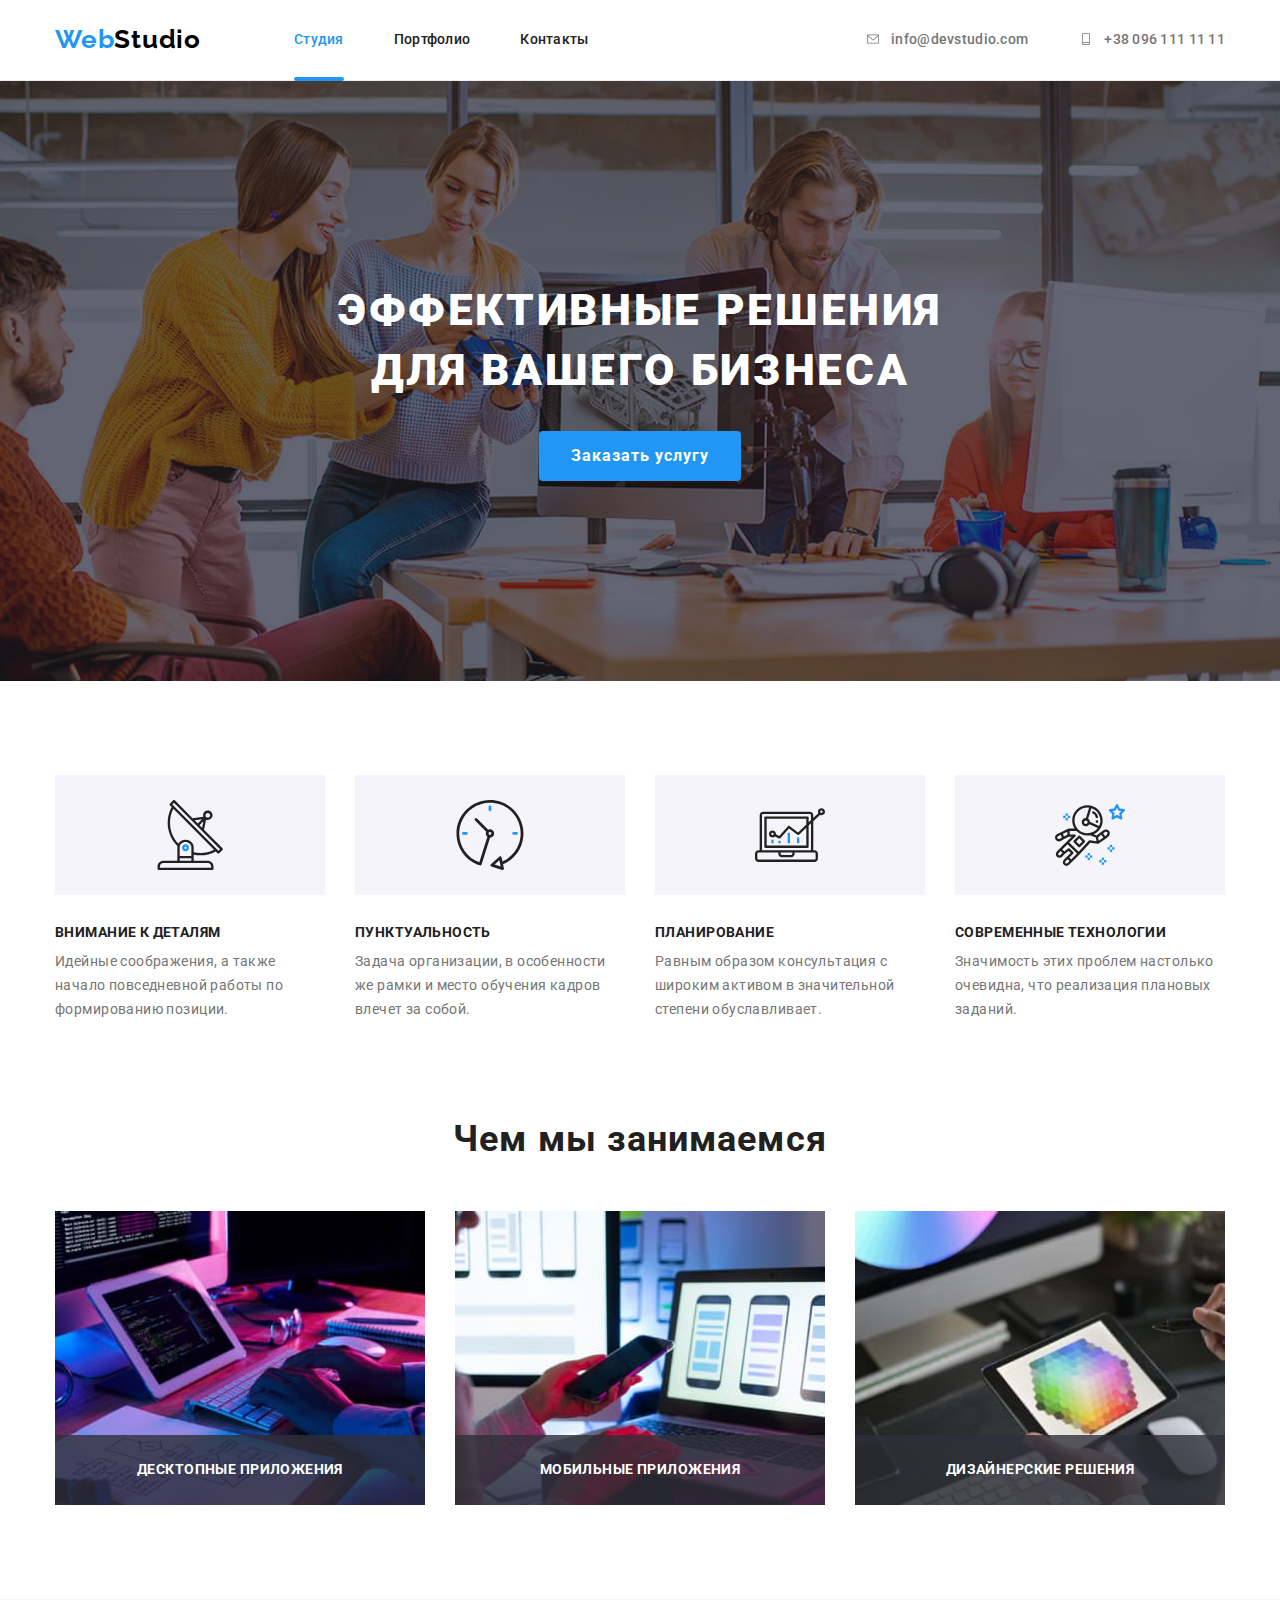
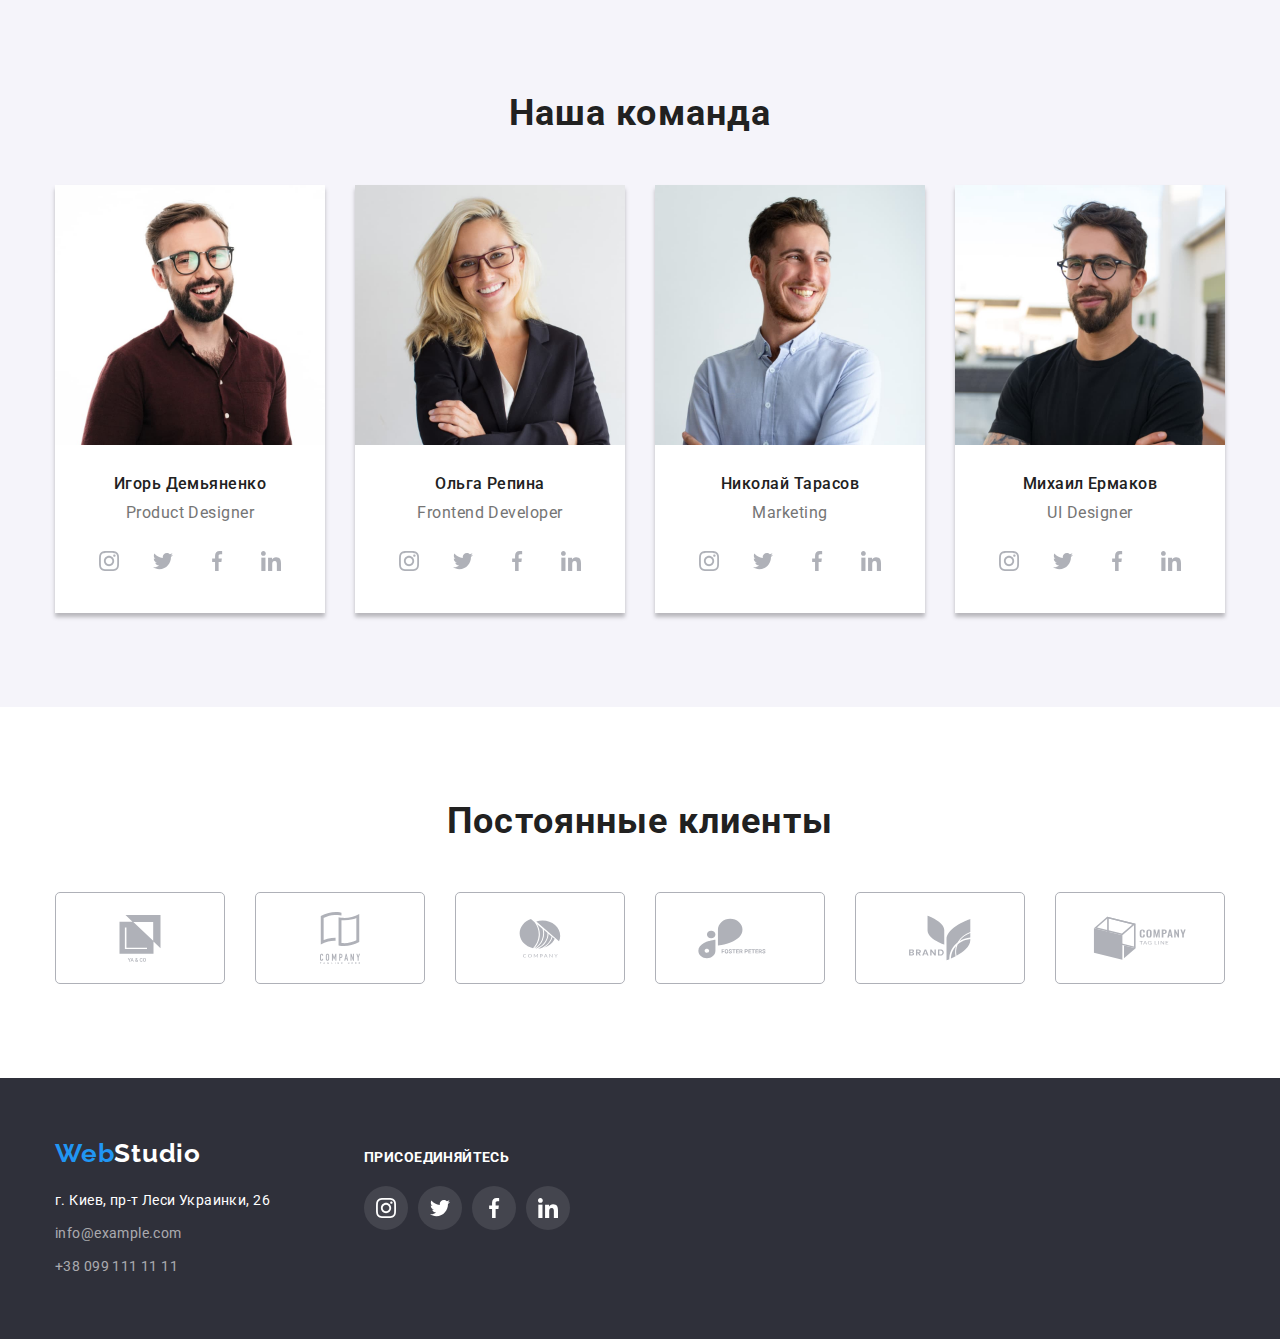
==== index.html @ f68d500e "start" ====
<!DOCTYPE html>
<html lang="ru">
<head>
    <meta charset="UTF-8">
    <meta http-equiv="X-UA-Compatible" content="IE=edge">
    <meta name="viewport" content="width=device-width, initial-scale=1.0">
    <title>WebStudio</title>
    <link rel="preconnect" href="https://fonts.googleapis.com">
    <link rel="preconnect" href="https://fonts.gstatic.com" crossorigin>
    <link href="https://fonts.googleapis.com/css2?family=Raleway:wght@700&family=Roboto:wght@400;500;700;900&display=swap"
        rel="stylesheet">
    <link rel="stylesheet" href="./css/modern-normalize.css">
    <link rel="stylesheet" href="./css/styles.css">
</head>
<body>
    <!--HEADER-->
    <header class="header">
        <div class="container header-wrap">
                <a href="./index.html" class="header-logo logo link" lang="en"><span class="logo-item">Web</span>Studio</a>
                <nav class="header-nav">
                    <ul class="header-list list">
                        <li class="header-item"><a class="header-link link current" href="./index.html">Студия</a></li>
                        <li class="header-item"><a class="header-link link " href="./portfolio.html">Портфолио</a>
                        </li>
                        <li class="header-item"><a class="header-link link" href="">Контакты</a></li>
                    </ul>
                </nav>
                <ul class="header-contact-list">
                    <li class="header-contact-item">
                        <a class="header-contact contact link" href="mailto:info@devstudio.com">
                            <svg class="header-contact-icon" width="16" height="12">
                                <use href="./images/icons.svg#icon-envelope">
                                </use>
                            </svg>
                            info@devstudio.com
                        </a>
                    </li>
                    <li class="header-contact-item">
                        <a class="header-contact contact link" href="tel:+380961111111">
                            <svg class="header-contact-icon" width="16" height="12">
                                <use href="./images/icons.svg#icon-smartphone">
                                </use>
                            </svg>
                            +38 096 111 11 11
                        </a>
                    </li>
                </ul>
        </div>
    </header>
        <!--MAIN-->
    <main>
        <!--HERO-->
        <section class="hero">
            <div class="container hero-container">
                <h1 class="hero-title">Эффективные решения для вашего бизнеса</h1>
                <button class="hero-btn" type="button" data-modal-open>Заказать услугу</button>
            </div>
        </section>
        <!--PECULIARITIES-->
        <section class="peculiarities section">
            <div class="container">
                <h2 class="visually-hidden">Особенности</h2>
                <ul class="peculiarities-list list">
                    <li class="peculiarities-item">
                        <div class="peculiarities-item-box">
                            <svg class="peculiarities-item-icon" wight="70" height="70">
                                <use href="./images/icons.svg#icon-satellite"></use>
                            </svg>
                        </div>
                        <h3 class="peculiarities-item-title">Внимание к деталям</h3>
                        <p class="peculiarities-item-text">Идейные соображения, а также начало повседневной работы по формированию позиции.</p>
                    </li>
                    <li class="peculiarities-item">
                        <div class="peculiarities-item-box">
                            <svg class="peculiarities-item-icon" wight="70" height="70">
                                <use href="./images/icons.svg#icon-clock"></use>
                            </svg>
                        </div>
                        <h3 class="peculiarities-item-title">Пунктуальность</h3>
                        <p  class="peculiarities-item-text">Задача организации, в особенности же рамки и место обучения кадров влечет за собой.</p>
                    </li>
                    <li class="peculiarities-item">
                        <div class="peculiarities-item-box">
                            <svg class="peculiarities-item-icon" wight="70" height="70">
                                <use href="./images/icons.svg#icon-notebook"></use>
                            </svg>
                        </div>
                        <h3 class="peculiarities-item-title">Планирование</h3>
                        <p class="peculiarities-item-text">Равным образом консультация с широким активом в значительной степени обуславливает.</p>
                    </li>
                    <li class="peculiarities-list-item">
                        <div class="peculiarities-item-box">
                            <svg class="peculiarities-item-icon" wight="70" height="70">
                                <use href="./images/icons.svg#icon-astronaut"></use>
                            </svg>
                        </div>
                        <h3 class="peculiarities-item-title">Современные технологии</h3>
                        <p class="peculiarities-item-text">Значимость этих проблем настолько очевидна, что реализация плановых заданий.</p>
                    </li>
                </ul>
            </div>
        </section>
        <!--OURWORKS-->
        <section class="ourworks section">
            <div class="container">
                <h2 class="ourworks-title title">Чем мы занимаемся</h2>
                <ul class="ourworks-list list">
                    <li class="ourworks-item">
                        <img class="ourworks-item-img" src="./images/studio/box1.jpg" alt="Верстка" width="370" height="294">
                        <div class="ourworks-item-thumb">
                            <h3 class="ourworks-item-title">Десктопные приложения</h3>
                        </div>
                    </li>
                    <li class="ourworks-item">
                        <img class="ourworks-item-img" src="./images/studio/box2.jpg" alt="Адаптивная верстка" width="370" height="294">
                        <div class="ourworks-item-thumb">
                            <h3 class="ourworks-item-title">Мобильные приложения</h3>
                        </div>
                    </li>
                    <li class="ourworks-item">
                        <img class="ourworks-item-img" src="./images/studio/box3.jpg" alt="Дизайн" width="370" height="294">
                        <div class="ourworks-item-thumb">
                            <h3 class="ourworks-item-title">Дизайнерские решения</h3>
                        </div>
                    </li>
                </ul>
            </div>
        </section>
        <!--OURTEAM-->
        <section class="ourteam section">
            <div class="container">
                <h2 class="ourteam-title title">Наша команда</h2>
                <ul class="ourteam-list list">
                    <li class="ourteam-item">
                        <img class="ourteam-item-img" src="./images/studio/card1.jpg" alt="Игорь Демьяненко" width="270" height="260">
                        <div class="ourteam-card">
                            <h3 class="ourteam-item-title">Игорь Демьяненко</h3>
                            <p class="ourteam-item-text" lang="en">Product Designer</p>
                            <ul class="ourteam-social-list list">
                                <li class="ourteam-social-item">
                                    <a href="#" class="ourteam-social-link">
                                        <svg class="ourteam-social-icon" wight="20" height="20">
                                            <use href="./images/icons.svg#icon-instagram"></use>
                                        </svg>
                                    </a>
                                </li>
                                <li class="ourteam-social-item">
                                    <a href="#" class="ourteam-social-link">
                                        <svg class="ourteam-social-icon" wight="20" height="20">
                                            <use href="./images/icons.svg#icon-twitter"></use>
                                        </svg>
                                    </a>
                                </li>
                                <li class="ourteam-social-item">
                                    <a href="#" class="ourteam-social-link">
                                        <svg class="ourteam-social-icon" wight="20" height="20">
                                            <use href="./images/icons.svg#icon-facebook"></use>
                                        </svg>
                                    </a>
                                </li>
                                <li class="ourteam-social-item">
                                    <a href="#" class="ourteam-social-link">
                                        <svg class="ourteam-social-icon" wight="20" height="20">
                                            <use href="./images/icons.svg#icon-linkedin"></use>
                                        </svg>
                                    </a>
                                </li>
                            </ul>
                        </div>
                    </li>
                    <li class="ourteam-item">
                        <img class="ourteam-item-img" src="./images/studio/card2.jpg" alt="Ольга Репина" width="270" height="260">
                        <div class="ourteam-card">
                            <h3 class="ourteam-item-title">Ольга Репина</h3>
                            <p class="ourteam-item-text" lang="en">Frontend Developer</p>
                            <ul class="ourteam-social-list list">
                                <li class="ourteam-social-item">
                                    <a href="#" class="ourteam-social-link">
                                        <svg class="ourteam-social-icon" wight="20" height="20">
                                            <use href="./images/icons.svg#icon-instagram"></use>
                                        </svg>
                                    </a>
                                </li>
                                <li class="ourteam-social-item">
                                    <a href="#" class="ourteam-social-link">
                                        <svg class="ourteam-social-icon" wight="20" height="20">
                                            <use href="./images/icons.svg#icon-twitter"></use>
                                        </svg>
                                    </a>
                                </li>
                                <li class="ourteam-social-item">
                                    <a href="#" class="ourteam-social-link">
                                        <svg class="ourteam-social-icon" wight="20" height="20">
                                            <use href="./images/icons.svg#icon-facebook"></use>
                                        </svg>
                                    </a>
                                </li>
                                <li class="ourteam-social-item">
                                    <a href="#" class="ourteam-social-link">
                                        <svg class="ourteam-social-icon" wight="20" height="20">
                                            <use href="./images/icons.svg#icon-linkedin"></use>
                                        </svg>
                                    </a>
                                </li>
                            </ul>
                        </div>
                    </li>
                    <li class="ourteam-item">
                        <img class="ourteam-item-img" src="./images/studio/card3.jpg" alt="Николай Тарасов" width="270" height="260">
                        <div class="ourteam-card">
                            <h3 class="ourteam-item-title">Николай Тарасов</h3>
                            <p class="ourteam-item-text" lang="en">Marketing</p>
                            <ul class="ourteam-social-list list">
                                <li class="ourteam-social-item">
                                    <a href="#" class="ourteam-social-link">
                                        <svg class="ourteam-social-icon" wight="20" height="20">
                                            <use href="./images/icons.svg#icon-instagram"></use>
                                        </svg>
                                    </a>
                                </li>
                                <li class="ourteam-social-item">
                                    <a href="#" class="ourteam-social-link">
                                        <svg class="ourteam-social-icon" wight="20" height="20">
                                            <use href="./images/icons.svg#icon-twitter"></use>
                                        </svg>
                                    </a>
                                </li>
                                <li class="ourteam-social-item">
                                    <a href="#" class="ourteam-social-link">
                                        <svg class="ourteam-social-icon" wight="20" height="20">
                                            <use href="./images/icons.svg#icon-facebook"></use>
                                        </svg>
                                    </a>
                                </li>
                                <li class="ourteam-social-item">
                                    <a href="#" class="ourteam-social-link">
                                        <svg class="ourteam-social-icon" wight="20" height="20">
                                            <use href="./images/icons.svg#icon-linkedin"></use>
                                        </svg>
                                    </a>
                                </li>
                            </ul>
                        </div>
                    </li>
                    <li class="ourteam-item">
                        <img class="ourteam-item-img" src="./images/studio/card4.jpg" alt="Михаил Ермаков" width="270" height="260">
                        <div class="ourteam-card">
                            <h3 class="ourteam-item-title">Михаил Ермаков</h3>
                            <p class="ourteam-item-text" lang="en">UI Designer</p>
                            <ul class="ourteam-social-list list">
                                <li class="ourteam-social-item">
                                    <a href="#" class="ourteam-social-link">
                                        <svg class="ourteam-social-icon" wight="20" height="20">
                                            <use href="./images/icons.svg#icon-instagram"></use>
                                        </svg>
                                    </a>
                                </li>
                                <li class="ourteam-social-item">
                                    <a href="#" class="ourteam-social-link">
                                        <svg class="ourteam-social-icon" wight="20" height="20">
                                            <use href="./images/icons.svg#icon-twitter"></use>
                                        </svg>
                                    </a>
                                </li>
                                <li class="ourteam-social-item">
                                    <a href="#" class="ourteam-social-link">
                                        <svg class="ourteam-social-icon" wight="20" height="20">
                                            <use href="./images/icons.svg#icon-facebook"></use>
                                        </svg>
                                    </a>
                                </li>
                                <li class="ourteam-social-item">
                                    <a href="#" class="ourteam-social-link">
                                        <svg class="ourteam-social-icon" wight="20" height="20">
                                            <use href="./images/icons.svg#icon-linkedin"></use>
                                        </svg>
                                    </a>
                                </li>
                            </ul>
                        </div>
                    </li>
                </ul>
            </div>
        </section>
    <!-- CLIENTS -->
    <section class="clients section">
        <div class="container">
            <h2 class="clients-title title">Постоянные клиенты</h2>
            <ul class="clients-list list">
                <li class="clients-item">
                    <a href="#" class="clients-link">
                        <svg class="clients-icon" widht="41" height="47">
                            <use href="./images/icons.svg#icon-yaandco"></use>
                        </svg>
                    </a>
                </li>
                <li class="clients-item">
                    <a href="" class="clients-link">
                        <svg class="clients-icon" widht="40" height="52">
                            <use href="./images/icons.svg#icon-tagline"></use>
                        </svg>
                    </a>
                </li>
                <li class="clients-item">
                    <a href="" class="clients-link">
                        <svg class="clients-icon" widht="44" height="42">
                            <use href="./images/icons.svg#icon-company"></use>
                        </svg>
                    </a>
                </li>
                <li class="clients-item">
                    <a href="" class="clients-link">
                        <svg class="clients-icon" widht="85" height="41">
                            <use href="./images/icons.svg#icon-fosterpeters"></use>
                        </svg>
                    </a>
                </li>
                <li class="clients-item">
                    <a href="" class="clients-link">
                        <svg class="clients-icon" widht="62" height="46">
                            <use href="./images/icons.svg#icon-brand"></use>
                        </svg>
                    </a>
                </li>
                <li class="clients-item">
                    <a href="" class="clients-link">
                        <svg class="clients-icon" widht="94" height="44">
                            <use href="./images/icons.svg#icon-companytagline"></use>
                        </svg>
                    </a>
                </li>
            </ul>
        </div>
    </section>
    </main>
    <!-- FOOTER -->
    <footer>
        <div class="container footer-container">
            <div class="footer-left-thumb">
                <a href="./index.html" class="footer-logo logo link" lang="en"><span class="logo-item">Web</span>Studio</a>
                <address>
                    <p class="footer-address">г. Киев, пр-т Леси Украинки, 26</p>
                    <a class="footer-contact contact link" href="mailto:info@example.com">info@example.com</a>
                    <a class="footer-contact contact link" href="tel:+380991111111">+38 099 111 11 11</a>   
                </address>
            </div>
            <div class="footer-center-thumb">
                <h3 class="center-thumb-title">присоединяйтесь</h3>
                <ul class="center-thumb-list">
                    <li class="center-thumb-item">
                        <a href="" class="center-thumb-link">
                            <svg class="center-thumb-icon" widht="20" height="20">
                                <use href="./images/icons.svg#icon-instagram"></use>
                            </svg>
                        </a>
                    </li>
                    <li class="center-thumb-item">
                        <a href="" class="center-thumb-link">
                            <svg class="center-thumb-icon" widht="20" height="20">
                                <use href="./images/icons.svg#icon-twitter"></use>
                            </svg>
                        </a>
                    </li>
                    <li class="center-thumb-item">
                        <a href="" class="center-thumb-link">
                            <svg class="center-thumb-icon" widht="20" height="20">
                                <use href="./images/icons.svg#icon-facebook"></use>
                            </svg>
                        </a>
                    </li>
                    <li class="center-thumb-item">
                        <a href="" class="center-thumb-link">
                            <svg class="center-thumb-icon" widht="20" height="20">
                                <use href="./images/icons.svg#icon-linkedin"></use>
                            </svg>
                        </a>
                    </li>
                </ul>
            </div>
        </div>
    </footer>
    <!-- BACKDROP -->
    <div class="backdrop is-hidden" data-modal>
        <div class="modal">
            <button type="button" class="close-modal">
                <svg class="close-link-icon" width="18" height="18" data-modal-close>
                    <use href="./images/icons.svg#icon-close-black"></use>
                </svg></button>
        </div>
    </div>
    <script src="./js/modal.js"></script>
</body>
</html>
---- css/styles.css ----
ul {
  list-style: none;
  padding: 0;
  margin: 0;
}

h1,
h2,
h3,
h4,
h5,
h6,
p {
  padding: 0;
  margin: 0;
}
img {
  display: block;
  max-width: 100%;
  height: auto;
}

:root {
  --first-logo-color: #000000;
  --second-logo-color: #ffffff;
  --third-logo-color: #2196f3;
  --title-color: #212121;
  --text-color: #757575;
  --btn-text-color: #212121;
  --second-btn-text-color: #ffffff;
  --btn-bg-color: #f5f4fa;
  --accent-color: #2196f3;
  --icon-color: #afb1b8;
  --accent-icon-color: #ffffff;
  --accent-transition: 250ms cubic-bezier(0.4, 0, 0.2, 1);
}

body {
  font-family: "Roboto", sans-serif;
}

.link {
  text-decoration: none;
}
.visually-hidden {
  position: absolute;
  white-space: nowrap;
  width: 1px;
  height: 1px;
  overflow: hidden;
  border: 0;
  padding: 0;
  clip: rect(0 0 0 0);
  clip-path: inset(50%);
  margin: -1px;
}
.title {
  font-weight: 700;
  font-size: 36px;
  line-height: 1.16;
  letter-spacing: 0.03em;
  color: var(--title-color);
  text-align: center;
}
.container {
  width: 1200px;
  margin: 0 auto;
  padding: 0 15px;
}

.section {
  padding: 94px 0;
}

/*------------------ HEADER ---------------------*/

.header {
  border-bottom: #ececec 1px solid;
  padding-top: 24px;
  padding-bottom: 25px;
}
.header-wrap {
  display: flex;
  align-items: center;
}
.logo {
  font-family: Raleway;
  font-weight: 700;
  font-size: 26px;
  line-height: 1.19;
  letter-spacing: 0.03em;
  color: var(--first-logo-color);
  margin-right: 93px;
}
.logo-item {
  color: var(--third-logo-color);
}

.header-list {
  display: flex;
}

.header-item {
  margin-right: 50px;
}

.header-link {
  font-weight: 500;
  font-size: 14px;
  line-height: 1.14;
  letter-spacing: 0.02em;
  color: #212121;
  transition: color var(--accent-transition);
}

.header-link:hover,
.header-link:focus {
  color: var(--accent-color);
  text-shadow: 0px 4px 4px rgba(0, 0, 0, 0.25);
}

.current {
  color: var(--accent-color);
  position: relative;
}

.current::after {
  content: "";
  display: inline-block;
  position: absolute;
  left: 0;
  top: 46px;
  width: 100%;
  height: 4px;
  background-color: var(--accent-color);
  border-radius: 2px;
}

.header-contact {
  font-weight: 500;
  font-size: 14px;
  line-height: 16px;
  letter-spacing: 0.02em;
  color: #757575;
  display: flex;
  align-items: center;
  transition: var(--accent-transition);
}
.contact:hover,
.contact:focus {
  color: var(--accent-color);
}

.header-contact-list {
  display: flex;
  margin-left: auto;
}

.header-contact-item:not(:last-child) {
  margin-right: 50px;
}

.header-contact-icon {
  fill: currentColor;
  margin-right: 10px;
}

/*-------------- HERO --------------------*/

.hero {
  background: #2f303a;
  background-image: linear-gradient(
      rgba(47, 48, 58, 0.4),
      rgba(47, 48, 58, 0.4)
    ),
    url(../images/studio/bghero.png);
  background-size: cover;
  background-position: center;
  background-repeat: no-repeat;
}

.hero-container {
  padding: 200px;
}

.hero-title {
  font-weight: 900;
  font-size: 44px;
  line-height: 1.36;
  letter-spacing: 0.06em;
  text-transform: uppercase;
  color: #ffffff;
  max-width: 696px;
  margin: 0 auto;
  margin-bottom: 30px;
  text-align: center;
}

.hero-btn {
  font-weight: 700;
  font-size: 16px;
  line-height: 1.87;
  text-align: center;
  display: block;
  letter-spacing: 0.06em;
  color: var(--second-btn-text-color);
  background: #2196f3;
  cursor: pointer;
  margin: 0 auto;
  padding: 10px 32px;
  border: none;
  border-radius: 4px;
}

/*--------- PECULIARITIES -----------------*/

.peculiarities-list {
  display: flex;
  flex-wrap: wrap;
  margin-right: -30px;
  margin-bottom: -30px;
}

.peculiarities-item {
  flex-basis: calc(100% / 4 - 30px);
  margin-right: 30px;
  margin-bottom: 30px;
}

.peculiarities-item-box {
  background-color: #f5f4fa;
  width: 270px;
  height: 120px;
  display: flex;
  align-items: center;
  margin-bottom: 30px;
}

.peculiarities-item-title {
  font-weight: 700;
  font-size: 14px;
  line-height: 1.14;
  letter-spacing: 0.03em;
  text-transform: uppercase;
  color: var(--title-color);
}
.peculiarities-item-text {
  font-size: 14px;
  line-height: 1.71;
  letter-spacing: 0.03em;
  color: var(--text-color);
  width: 270px;
  height: 75px;
  margin-top: 10px;
}

/*--------------OURWORKS---------------*/

.ourworks {
  padding-top: 0;
}

.ourworks-list {
  margin-top: 50px;
  display: flex;
  flex-wrap: wrap;
  margin-right: -30px;
  margin-bottom: -30px;
}

.ourworks-item {
  flex-basis: calc(100% / 3 -30px);
  margin-right: 30px;
  margin-bottom: 30px;
  position: relative;
}

.ourworks-item-thumb {
  width: 100%;
  height: 70px;
  background-color: rgba(47, 48, 58, 0.8);
  position: absolute;
  bottom: 0;
}

.ourworks-item-title {
  font-weight: 700;
  font-size: 14px;
  line-height: 1.14;
  text-align: center;
  letter-spacing: 0.03em;
  text-transform: uppercase;
  padding: 27px 0;
  color: #ffffff;
}

/*------------- OURTEAM ---------------*/

.ourteam {
  background-color: #f5f4fa;
}

.ourteam-list {
  margin-top: 50px;
  display: flex;
  flex-wrap: wrap;
  margin-right: -30px;
  margin-bottom: -30px;
}

.ourteam-item {
  background-color: #ffffff;
  margin-right: 30px;
  margin-bottom: 30px;
  flex-basis: calc(100% / 4 - 30px);
  box-shadow: 0px 4px 4px rgba(0, 0, 0, 0.25);
}

.ourteam-card {
  padding: 30px 0;
}

.ourteam-item-title {
  font-weight: 500;
  font-size: 16px;
  line-height: 1.18;
  text-align: center;
  letter-spacing: 0.03em;
  color: var(--title-color);
}

.ourteam-item-text {
  font-size: 16px;
  line-height: 1.18;
  text-align: center;
  letter-spacing: 0.03em;
  color: var(--text-color);
  margin-top: 10px;
  margin-bottom: 16px;
}

.ourteam-social-list {
  display: flex;
  align-items: center;
  justify-content: center;
}

.ourteam-social-item:not(:last-child) {
  margin-right: 10px;
}
.ourteam-social-link {
  display: flex;
  align-items: center;
  width: 44px;
  height: 44px;
  border-radius: 50%;
  color: var(--icon-color);
  transition: background-color var(--accent-transition),
    color var(--accent-transition);
}

.ourteam-social-icon {
  fill: currentColor;
}

.ourteam-social-link:hover,
.ourteam-social-link:focus {
  background-color: var(--accent-color);
  color: var(--accent-icon-color);
}

/*------------------CLIENTS-----------------*/

.clients-title {
  margin-bottom: 50px;
}

.clients-list {
  display: flex;
  margin-right: -30px;
  margin-bottom: -30px;
}

.clients-item {
  flex-basis: calc(100% / 6 - 30px);
  margin-right: 30px;
  margin-bottom: 30px;
}

.clients-link {
  width: 170px;
  height: 92px;
  border: 1px solid #afb1b8;
  border-radius: 5px;
  display: flex;
  align-items: center;
  color: var(--icon-color);
  transition: border-color var(--accent-transition),
    color var(--accent-transition);
}

.clients-icon {
  fill: currentColor;
}

.clients-link:hover,
.clients-link:focus {
  border-color: var(--accent-color);
  color: var(--accent-color);
}

/*------------------ FOOTER ----------------*/

footer {
  background-color: #2f303a;
  padding: 60px 0;
}

.footer-container {
  display: flex;
}
.footer-left-thumb {
  margin-right: 70px;
}

.footer-logo {
  color: var(--second-logo-color);
}

address {
  font-style: normal;
  font-size: 14px;
  line-height: 1.71;
  letter-spacing: 0.03em;
  margin-top: 20px;
}

.footer-address {
  color: #ffffff;
}

.footer-contact {
  color: rgba(255, 255, 255, 0.6);
  display: block;
  margin-top: 9px;
  transition: var(--accent-transition);
}

.footer-center-thumb {
  padding-top: 12px;
  max-width: 206px;
}
.center-thumb-title {
  font-weight: 700;
  font-size: 14px;
  line-height: 1.14;
  letter-spacing: 0.03em;
  text-transform: uppercase;
  color: #ffffff;
  margin-bottom: 20px;
}
.center-thumb-list {
  display: flex;
}

.center-thumb-link {
  display: flex;
  align-items: center;
  width: 44px;
  height: 44px;
  background-color: rgba(255, 255, 255, 0.1);
  border-radius: 50%;
  transition: background-color var(--accent-transition);
}

.center-thumb-item:not(:last-child) {
  margin-right: 10px;
}

.center-thumb-icon {
  fill: var(--accent-icon-color);
}

.center-thumb-link:hover,
.center-thumb-link:focus {
  background-color: var(--accent-color);
}

/*--------------- BACKDROP ---------- */

.backdrop {
  position: fixed;
  top: 0;
  left: 0;
  width: 100%;
  height: 100%;
  background-color: rgba(0, 0, 0, 0.2);
}

.backdrop.is-hidden {
  opacity: 0;
  pointer-events: none;
}
.backdrop.is-hidden .modal {
  transform: scale(1.5) perspective(50px) translate(-50%);
}

.modal {
  position: absolute;
  min-width: 528px;
  min-height: 581px;
  top: 50%;
  left: 50%;
  transform: scale(1) perspective(50px) translate(-50%, -50%);
  background-color: #ffffff;
  transition: transform var(--accent-transition);
}

.close-modal {
  position: absolute;
  top: 8px;
  right: 8px;
  display: flex;
  align-items: center;
  justify-content: center;
  width: 30px;
  height: 30px;
  background: #ffffff;
  border: 1px solid rgba(0, 0, 0, 0.1);
  border-radius: 50%;
  cursor: pointer;
}

/*-------------- PORTFOLIO -----------*/

/* ----------------- FILTER ----------*/

.filter-list {
  display: flex;
  justify-content: center;
}

.filter-btn {
  font-family: Roboto;
  font-style: normal;
  font-weight: 500;
  font-size: 16px;
  line-height: 1.62;
  letter-spacing: 0.03em;
  color: var(--btn-text-color);
  background: var(--btn-bg-color);
  margin-right: 8px;
  padding: 6px 22px;
  border: none;
  border-radius: 4px;
  transition: background-color var(--accent-transition),
    color var(--accent-transition);
}

.filter-btn:hover,
.filter-btn:focus {
  background-color: var(--accent-color);
  color: var(--second-btn-text-color);
  outline: none;
}

/* ----------------WORKLIST----------------*/

.worklist {
  margin-top: 50px;
  display: flex;
  flex-wrap: wrap;
  margin-right: -30px;
  margin-bottom: -30px;
}

.worklist-item {
  flex-basis: calc(100% / 3 - 30px);
  margin-right: 30px;
  margin-bottom: 30px;
}

.worklist-item:hover {
  box-shadow: 0px 1px 1px rgba(0, 0, 0, 0.12), 0px 4px 4px rgba(0, 0, 0, 0.06),
    1px 4px 6px rgba(0, 0, 0, 0.16);
}

.worklist-container {
  padding: 20px 24px;
  border: #eeeeee 1px solid;
}

.worklist-item-thumb {
  width: 370px;
  height: 294px;
  position: relative;
  overflow: hidden;
}

.worklist-overlay {
  width: 100%;
  height: 100%;
  padding: 63px 24px;
  background-color: rgba(33, 150, 243, 0.9);
  position: absolute;
  top: 0;
  left: 0;
  transform: translateY(101%);
  transition: transform var(--accent-transition);
}

.worklist-item:hover .worklist-overlay {
  transform: translateX(0);
  transition: transform var(--accent-transition);
}

.worklist-overlay-text {
  font-size: 18px;
  line-height: 1.56;
  letter-spacing: 0.03em;
  color: #ffffff;
}

.worklist-title {
  font-weight: 700;
  font-size: 18px;
  line-height: 2;
  letter-spacing: 0.06em;
  color: var(--title-color);
}
.worklist-text {
  font-size: 16px;
  line-height: 1.87;
  letter-spacing: 0.03em;
  color: var(--text-color);
}
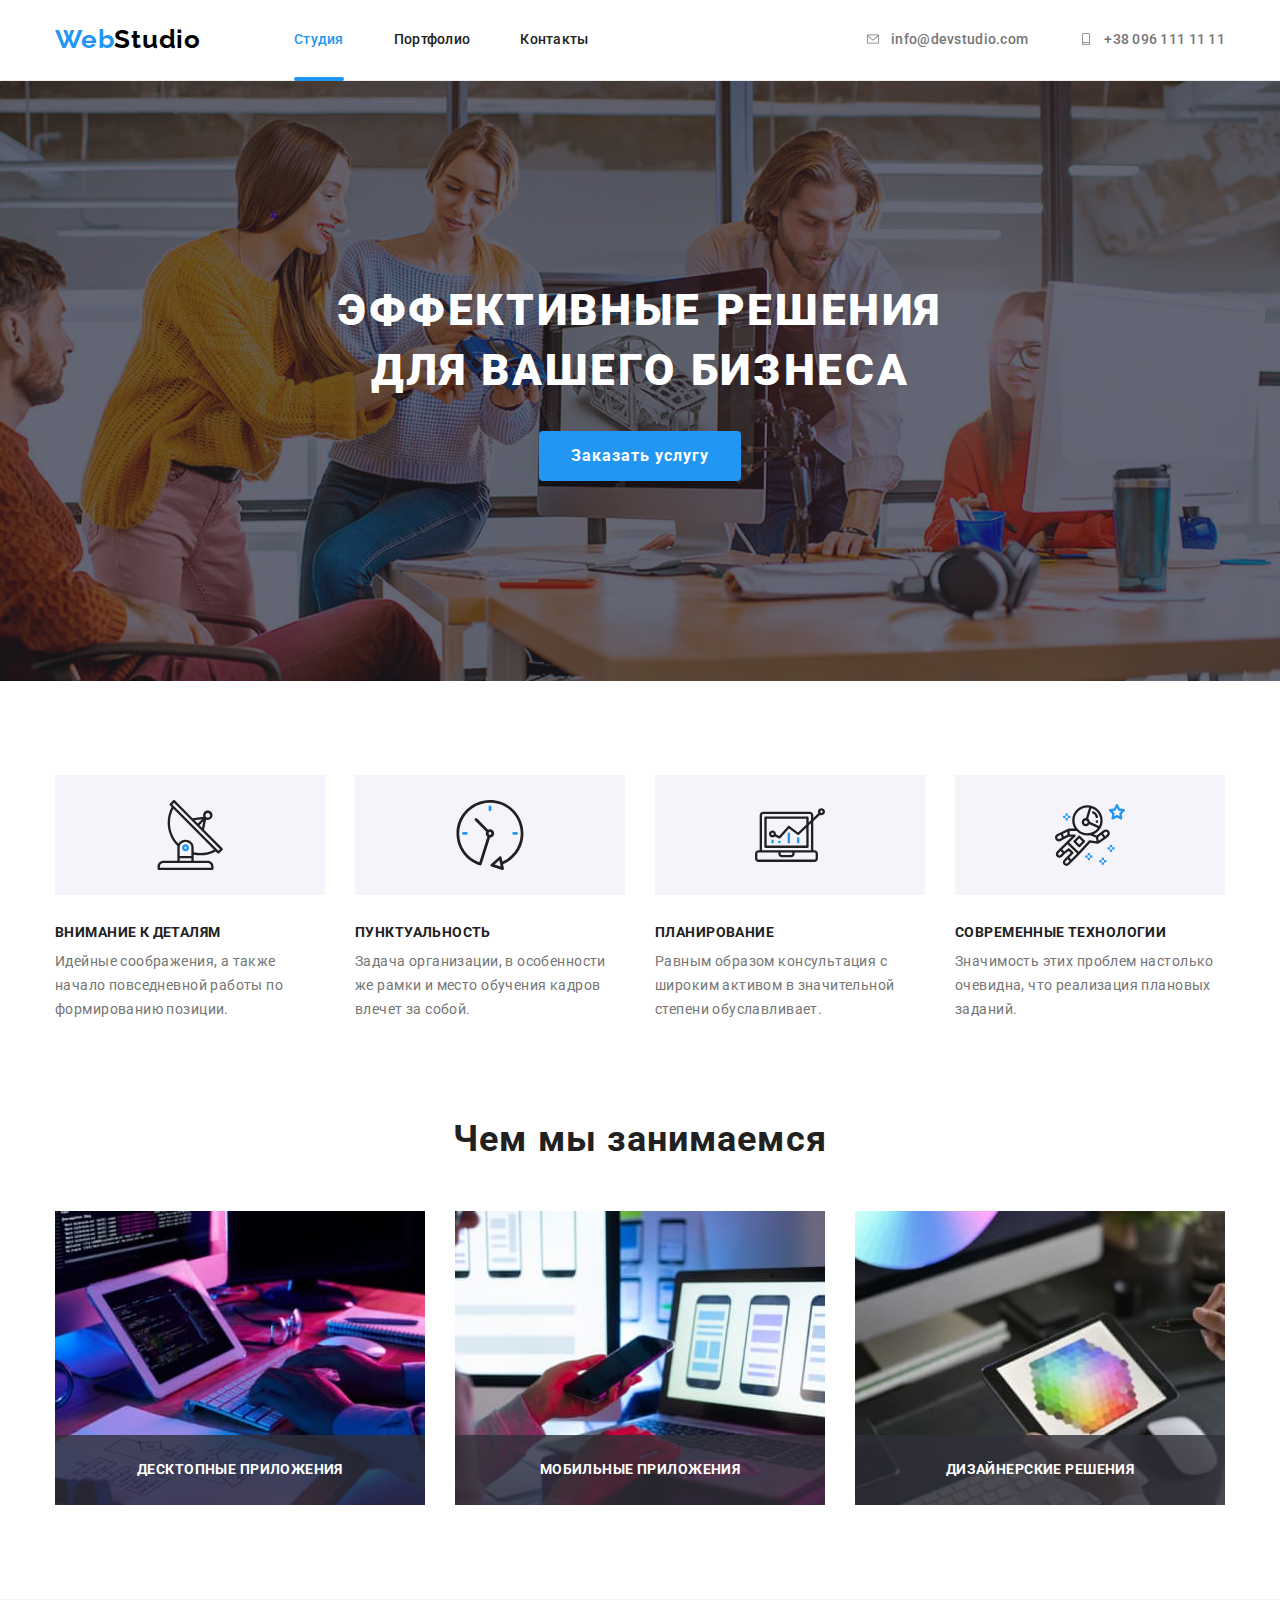
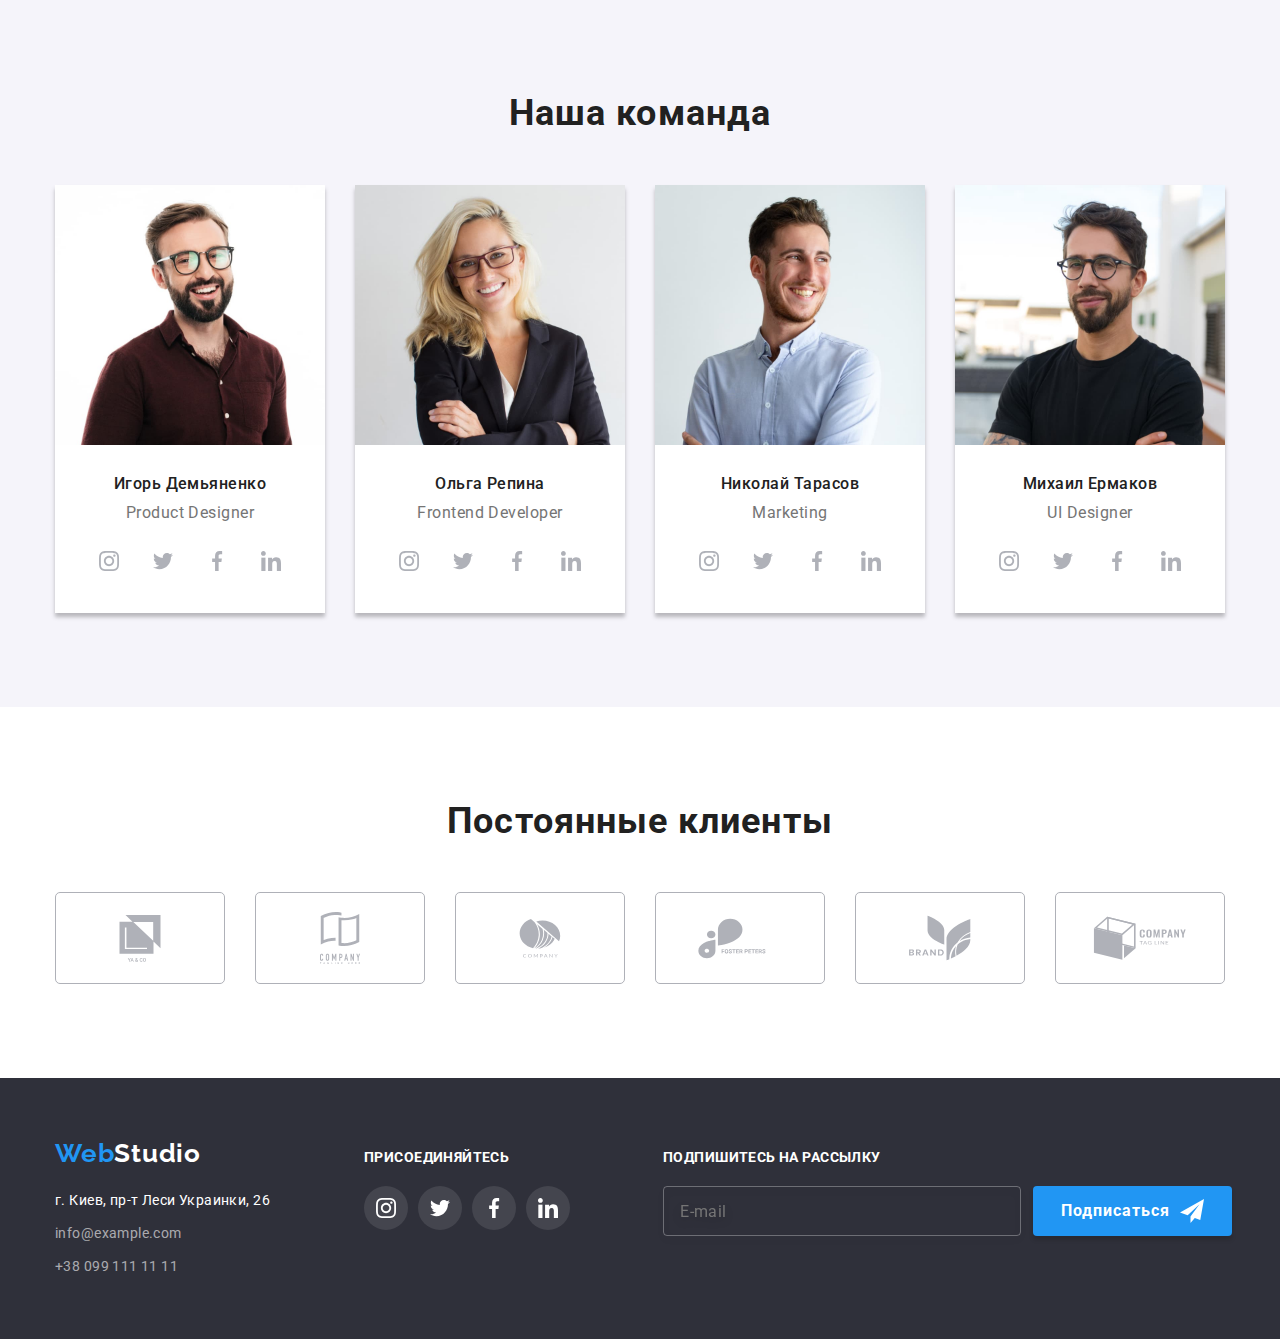
==== commit 27d6fe68: "relese" ====
--- a/index.html
+++ b/index.html
@@ -53,7 +53,7 @@
         <section class="hero">
             <div class="container hero-container">
                 <h1 class="hero-title">Эффективные решения для вашего бизнеса</h1>
-                <button class="hero-btn" type="button" data-modal-open>Заказать услугу</button>
+                <button class="hero-btn btn" type="button" data-modal-open>Заказать услугу</button>
             </div>
         </section>
         <!--PECULIARITIES-->
@@ -345,7 +345,7 @@
                 </address>
             </div>
             <div class="footer-center-thumb">
-                <h3 class="center-thumb-title">присоединяйтесь</h3>
+                <h3 class="center-thumb-title footer-title">присоединяйтесь</h3>
                 <ul class="center-thumb-list">
                     <li class="center-thumb-item">
                         <a href="" class="center-thumb-link">
@@ -376,6 +376,15 @@
                         </a>
                     </li>
                 </ul>
+            </div>
+            <div class="rith-thumb">
+                <b class="rith-thumb-title footer-title">Подпишитесь на рассылку</b>
+                <form class="footer-form">
+                    <input type="email" name="email" class="footer-input" placeholder="E-mail">
+                    <button class="footer-form-button btn" type="submit">Подписаться <svg class="footer-icon-button" width="24" height="24">
+                        <use href="./images/icons.svg#icon-send"></use>
+                    </svg> </button>
+                </form>
             </div>
         </div>
     </footer>
@@ -386,6 +395,42 @@
                 <svg class="close-link-icon" width="18" height="18" data-modal-close>
                     <use href="./images/icons.svg#icon-close-black"></use>
                 </svg></button>
+                <h3 class="modal-title">Оставьте свои данные, мы вам перезвоним</h3>
+                <form class="modal-form">
+                    <label class="modal-label">Имя
+                        <div class="modal-input-thumb">
+                            <input type="text" name="Имя" class="modal-input">
+                            <svg class="modal-input-icon" width="18" height="18">
+                                <use href="./images/icons.svg#icon-person-modal"></use>
+                            </svg>
+                        </div>
+                    </label>
+                    <label class="modal-label">Телефон
+                        <div class="modal-input-thumb">
+                            <input type="tel" name="Телефон" class="modal-input">
+                            <svg class="modal-input-icon" width="18" height="18">
+                                <use href="./images/icons.svg#icon-phone-modal"></use>
+                            </svg>
+                        </div>
+                    </label>
+                    <label class="modal-label">Почта
+                        <div class="modal-input-thumb">
+                            <input type="email" name="Почта" class="modal-input">
+                            <svg class="modal-input-icon" width="18" height="18">
+                                <use href="./images/icons.svg#icon-email-modal"></use>
+                            </svg>
+                        </div>
+                    </label>
+                    <label class="modal-label">Комментарий
+                        <textarea name="Комментарий" id="" cols="30" rows="10" class="modal-coments" placeholder="Введите текст"></textarea>
+                    </label>
+                    <label class="modal-label license-label">
+                        <input type="checkbox" class="modal-checkbox visually-hidden" name="license">
+                        <span class="modal-checkbox-icon"></span>
+                        Соглашаюсь с рассылкой и принимаю <a href="#" class="license-link">Условия договора</a>
+                    </label>
+                    <button class="modal-submit btn" type="submit">Отправить</button>
+                </form>
         </div>
     </div>
     <script src="./js/modal.js"></script>
--- a/css/styles.css
+++ b/css/styles.css
@@ -72,6 +72,28 @@
   padding: 94px 0;
 }
 
+.btn {
+  font-weight: 700;
+  font-size: 16px;
+  line-height: 1.87;
+  text-align: center;
+  display: block;
+  letter-spacing: 0.06em;
+  color: var(--second-btn-text-color);
+  background-color: #2196f3;
+  box-shadow: 0px 4px 4px rgba(0, 0, 0, 0.15);
+  cursor: pointer;
+  border: none;
+  border-radius: 4px;
+  transition: box-shadow var(--accent-transition),
+    background-color var(--accent-transition);
+}
+
+.btn:hover {
+  background-color: #188ce8;
+  box-shadow: 0px 4px 4px rgba(0, 0, 0, 0.15), 0px 4px 4px rgba(0, 0, 0, 0.15);
+}
+
 /*------------------ HEADER ---------------------*/
 
 .header {
@@ -110,7 +132,8 @@
   line-height: 1.14;
   letter-spacing: 0.02em;
   color: #212121;
-  transition: color var(--accent-transition);
+  transition: color var(--accent-transition),
+    text-shadow var(--accent-transition);
 }
 
 .header-link:hover,
@@ -144,7 +167,7 @@
   color: #757575;
   display: flex;
   align-items: center;
-  transition: var(--accent-transition);
+  transition: color var(--accent-transition);
 }
 .contact:hover,
 .contact:focus {
@@ -197,19 +220,8 @@
 }
 
 .hero-btn {
-  font-weight: 700;
-  font-size: 16px;
-  line-height: 1.87;
-  text-align: center;
-  display: block;
-  letter-spacing: 0.06em;
-  color: var(--second-btn-text-color);
-  background: #2196f3;
-  cursor: pointer;
   margin: 0 auto;
   padding: 10px 32px;
-  border: none;
-  border-radius: 4px;
 }
 
 /*--------- PECULIARITIES -----------------*/
@@ -443,14 +455,15 @@
   color: rgba(255, 255, 255, 0.6);
   display: block;
   margin-top: 9px;
-  transition: var(--accent-transition);
+  transition: color var(--accent-transition);
 }
 
 .footer-center-thumb {
   padding-top: 12px;
   max-width: 206px;
 }
-.center-thumb-title {
+
+.footer-title {
   font-weight: 700;
   font-size: 14px;
   line-height: 1.14;
@@ -459,6 +472,7 @@
   color: #ffffff;
   margin-bottom: 20px;
 }
+
 .center-thumb-list {
   display: flex;
 }
@@ -484,6 +498,49 @@
 .center-thumb-link:hover,
 .center-thumb-link:focus {
   background-color: var(--accent-color);
+}
+
+.rith-thumb {
+  margin-left: 93px;
+  padding-top: 12px;
+}
+
+.rith-thumb-title {
+  display: block;
+}
+
+.footer-form {
+  display: flex;
+  position: relative;
+  height: 50px;
+}
+
+.footer-input {
+  width: 358px;
+  height: 50px;
+  background-color: transparent;
+  box-sizing: border-box;
+  border: 1px solid rgba(255, 255, 255, 0.3);
+  filter: drop-shadow(0px 4px 4px rgba(0, 0, 0, 0.15));
+  border-radius: 4px;
+  padding: 15px 16px;
+  font-size: 16px;
+  line-height: 1.25;
+  align-items: center;
+  letter-spacing: 0.03em;
+  color: rgba(255, 255, 255, 0.6);
+  margin-right: 12px;
+}
+
+.footer-form-button {
+  display: flex;
+  padding: 10px 28px;
+  justify-content: center;
+  align-items: center;
+}
+
+.footer-icon-button {
+  margin-left: 10px;
 }
 
 /*--------------- BACKDROP ---------- */
@@ -507,12 +564,16 @@
 
 .modal {
   position: absolute;
-  min-width: 528px;
-  min-height: 581px;
+  width: 528px;
+  height: 581px;
+  padding: 40px;
   top: 50%;
   left: 50%;
   transform: scale(1) perspective(50px) translate(-50%, -50%);
   background-color: #ffffff;
+  box-shadow: 0px 1px 3px rgba(0, 0, 0, 0.12), 0px 1px 1px rgba(0, 0, 0, 0.14),
+    0px 2px 1px rgba(0, 0, 0, 0.2);
+  border-radius: 4px;
   transition: transform var(--accent-transition);
 }
 
@@ -531,6 +592,139 @@
   cursor: pointer;
 }
 
+.close-link-icon {
+  transition: fill var(--accent-transition);
+}
+
+.close-modal:hover .close-link-icon {
+  fill: var(--accent-color);
+}
+
+.modal-title {
+  font-weight: 700;
+  text-align: center;
+  font-size: 20px;
+  line-height: 1.15;
+  letter-spacing: 0.03em;
+  color: #212121;
+  margin-bottom: 12px;
+}
+
+.modal-label {
+  display: block;
+  font-size: 12px;
+  line-height: 1.16;
+  letter-spacing: 0.01em;
+  color: #757575;
+}
+
+.modal-input-thumb {
+  position: relative;
+  width: 448px;
+  height: 40px;
+  margin-bottom: 10px;
+  padding-top: 4px;
+}
+
+.modal-input {
+  width: 100%;
+  height: 100%;
+  padding-left: 42px;
+  border: 1px solid rgba(33, 33, 33, 0.2);
+  box-sizing: border-box;
+  border-radius: 4px;
+  transition: border-color var(--accent-transition);
+  cursor: pointer;
+  outline: none;
+}
+.modal-input:hover,
+.modal-input:focus {
+  border-color: var(--accent-color);
+}
+
+.modal-input-icon {
+  position: absolute;
+  top: 50%;
+  left: 12px;
+  transform: translateY(-50%);
+  transition: fill var(--accent-transition);
+}
+.modal-input:hover + .modal-input-icon {
+  fill: var(--accent-color);
+}
+
+.modal-input:focus + .modal-input-icon {
+  fill: var(--accent-color);
+}
+
+.modal-coments {
+  width: 448px;
+  height: 120px;
+  resize: none;
+  font-size: 12px;
+  line-height: 14px;
+  letter-spacing: 0.01em;
+  color: rgba(117, 117, 117, 0.5);
+  margin-top: 4px;
+  margin-bottom: 20px;
+  padding: 12px 16px;
+  border: 1px solid rgba(33, 33, 33, 0.2);
+  box-sizing: border-box;
+  border-radius: 4px;
+  outline: none;
+  transition: border-color var(--accent-transition);
+}
+
+.modal-coments:hover,
+.modal-coments:focus {
+  border-color: var(--accent-color);
+}
+
+.license-label {
+  display: flex;
+  align-items: center;
+  margin-bottom: 30px;
+  font-size: 14px;
+  line-height: 1.71;
+  letter-spacing: 0.03em;
+  color: #757575;
+}
+
+.modal-checkbox {
+  text-align: center;
+  font-size: 14px;
+  line-height: 1.71;
+  letter-spacing: 0.03em;
+  color: #757575;
+}
+
+.modal-checkbox-icon {
+  display: inline-block;
+  width: 16px;
+  height: 15px;
+  margin-right: 8px;
+  margin-left: 12px;
+  background-image: url("../images/Vector.svg");
+  background-size: contain;
+  background-repeat: no-repeat;
+}
+.modal-checkbox:checked + .modal-checkbox-icon {
+  background-color: var(--accent-color);
+  border-radius: 2px;
+  background-image: url("../images/icon-check.svg");
+  background-position: center;
+  background-size: contain;
+  background-repeat: no-repeat;
+}
+.license-link {
+  color: var(--accent-color);
+}
+
+.modal-submit {
+  padding: 10px 56px;
+  margin: 0 auto;
+}
+
 /*-------------- PORTFOLIO -----------*/
 
 /* ----------------- FILTER ----------*/
@@ -554,11 +748,13 @@
   border: none;
   border-radius: 4px;
   transition: background-color var(--accent-transition),
-    color var(--accent-transition);
+    color var(--accent-transition), box-shadow var(--accent-transition);
 }
 
 .filter-btn:hover,
 .filter-btn:focus {
+  box-shadow: 0px 3px 1px rgba(0, 0, 0, 0.1), 0px 1px 2px rgba(0, 0, 0, 0.08),
+    0px 2px 2px rgba(0, 0, 0, 0.12);
   background-color: var(--accent-color);
   color: var(--second-btn-text-color);
   outline: none;
@@ -578,6 +774,7 @@
   flex-basis: calc(100% / 3 - 30px);
   margin-right: 30px;
   margin-bottom: 30px;
+  transition: box-shadow var(--accent-transition);
 }
 
 .worklist-item:hover {
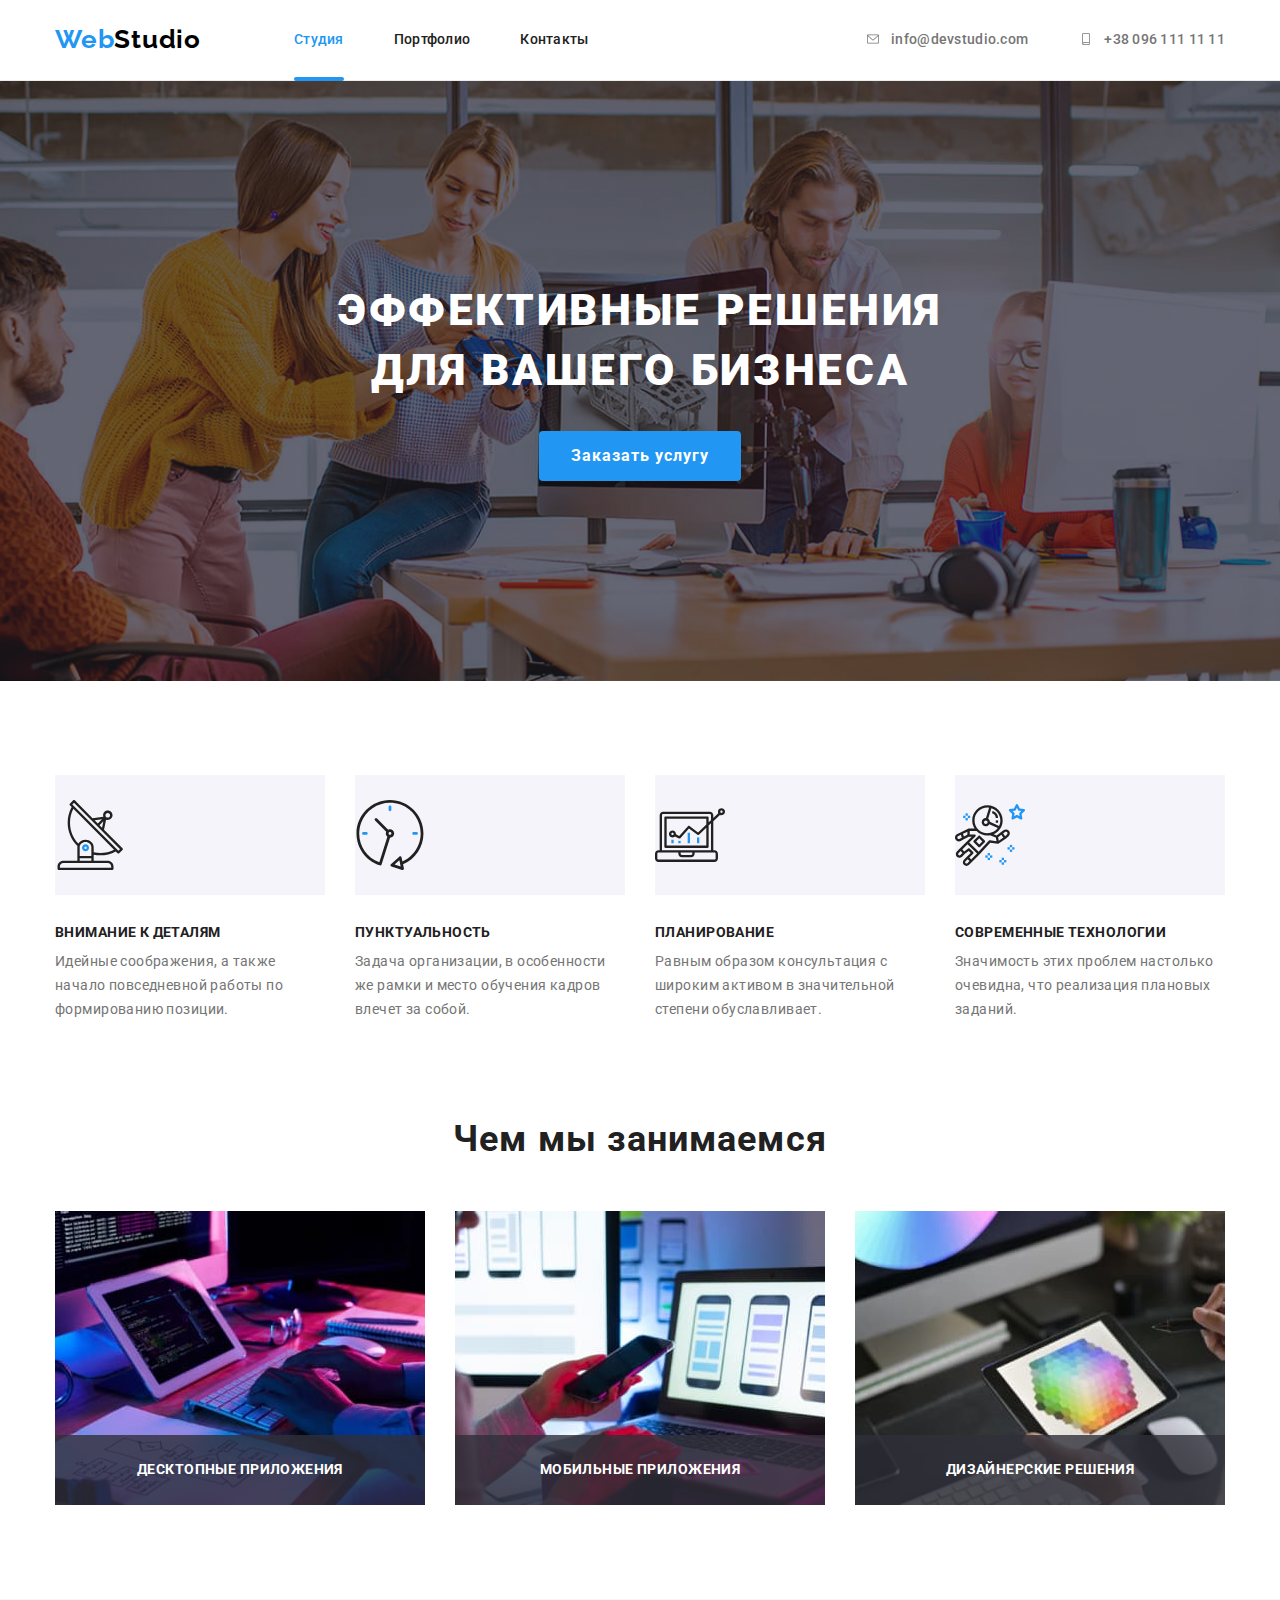
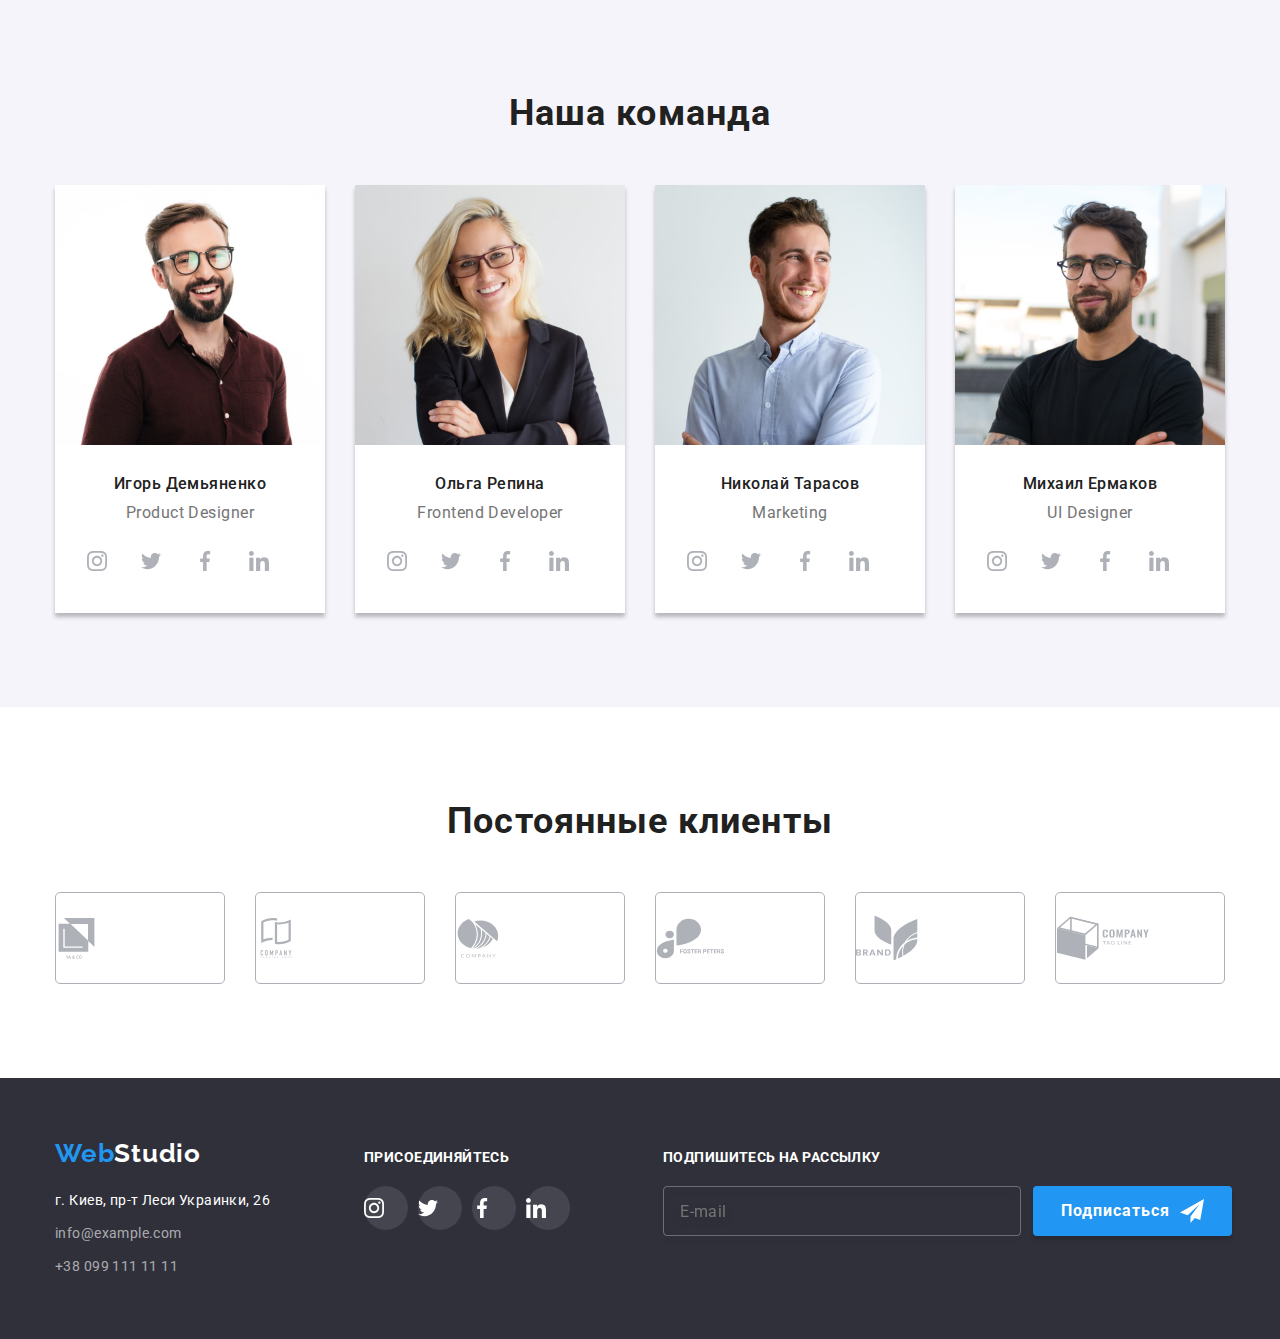
==== commit c8c23fa0: "relese 1.1" ====
--- a/index.html
+++ b/index.html
@@ -63,7 +63,7 @@
                 <ul class="peculiarities-list list">
                     <li class="peculiarities-item">
                         <div class="peculiarities-item-box">
-                            <svg class="peculiarities-item-icon" wight="70" height="70">
+                            <svg class="peculiarities-item-icon" width="70" height="70">
                                 <use href="./images/icons.svg#icon-satellite"></use>
                             </svg>
                         </div>
@@ -72,7 +72,7 @@
                     </li>
                     <li class="peculiarities-item">
                         <div class="peculiarities-item-box">
-                            <svg class="peculiarities-item-icon" wight="70" height="70">
+                            <svg class="peculiarities-item-icon" width="70" height="70">
                                 <use href="./images/icons.svg#icon-clock"></use>
                             </svg>
                         </div>
@@ -81,7 +81,7 @@
                     </li>
                     <li class="peculiarities-item">
                         <div class="peculiarities-item-box">
-                            <svg class="peculiarities-item-icon" wight="70" height="70">
+                            <svg class="peculiarities-item-icon" width="70" height="70">
                                 <use href="./images/icons.svg#icon-notebook"></use>
                             </svg>
                         </div>
@@ -90,7 +90,7 @@
                     </li>
                     <li class="peculiarities-list-item">
                         <div class="peculiarities-item-box">
-                            <svg class="peculiarities-item-icon" wight="70" height="70">
+                            <svg class="peculiarities-item-icon" width="70" height="70">
                                 <use href="./images/icons.svg#icon-astronaut"></use>
                             </svg>
                         </div>
@@ -139,28 +139,28 @@
                             <ul class="ourteam-social-list list">
                                 <li class="ourteam-social-item">
                                     <a href="#" class="ourteam-social-link">
-                                        <svg class="ourteam-social-icon" wight="20" height="20">
+                                        <svg class="ourteam-social-icon" width="20" height="20">
                                             <use href="./images/icons.svg#icon-instagram"></use>
                                         </svg>
                                     </a>
                                 </li>
                                 <li class="ourteam-social-item">
                                     <a href="#" class="ourteam-social-link">
-                                        <svg class="ourteam-social-icon" wight="20" height="20">
+                                        <svg class="ourteam-social-icon" width="20" height="20">
                                             <use href="./images/icons.svg#icon-twitter"></use>
                                         </svg>
                                     </a>
                                 </li>
                                 <li class="ourteam-social-item">
                                     <a href="#" class="ourteam-social-link">
-                                        <svg class="ourteam-social-icon" wight="20" height="20">
+                                        <svg class="ourteam-social-icon" width="20" height="20">
                                             <use href="./images/icons.svg#icon-facebook"></use>
                                         </svg>
                                     </a>
                                 </li>
                                 <li class="ourteam-social-item">
                                     <a href="#" class="ourteam-social-link">
-                                        <svg class="ourteam-social-icon" wight="20" height="20">
+                                        <svg class="ourteam-social-icon" width="20" height="20">
                                             <use href="./images/icons.svg#icon-linkedin"></use>
                                         </svg>
                                     </a>
@@ -176,28 +176,28 @@
                             <ul class="ourteam-social-list list">
                                 <li class="ourteam-social-item">
                                     <a href="#" class="ourteam-social-link">
-                                        <svg class="ourteam-social-icon" wight="20" height="20">
+                                        <svg class="ourteam-social-icon" width="20" height="20">
                                             <use href="./images/icons.svg#icon-instagram"></use>
                                         </svg>
                                     </a>
                                 </li>
                                 <li class="ourteam-social-item">
                                     <a href="#" class="ourteam-social-link">
-                                        <svg class="ourteam-social-icon" wight="20" height="20">
+                                        <svg class="ourteam-social-icon" width="20" height="20">
                                             <use href="./images/icons.svg#icon-twitter"></use>
                                         </svg>
                                     </a>
                                 </li>
                                 <li class="ourteam-social-item">
                                     <a href="#" class="ourteam-social-link">
-                                        <svg class="ourteam-social-icon" wight="20" height="20">
+                                        <svg class="ourteam-social-icon" width="20" height="20">
                                             <use href="./images/icons.svg#icon-facebook"></use>
                                         </svg>
                                     </a>
                                 </li>
                                 <li class="ourteam-social-item">
                                     <a href="#" class="ourteam-social-link">
-                                        <svg class="ourteam-social-icon" wight="20" height="20">
+                                        <svg class="ourteam-social-icon" width="20" height="20">
                                             <use href="./images/icons.svg#icon-linkedin"></use>
                                         </svg>
                                     </a>
@@ -213,28 +213,28 @@
                             <ul class="ourteam-social-list list">
                                 <li class="ourteam-social-item">
                                     <a href="#" class="ourteam-social-link">
-                                        <svg class="ourteam-social-icon" wight="20" height="20">
+                                        <svg class="ourteam-social-icon" width="20" height="20">
                                             <use href="./images/icons.svg#icon-instagram"></use>
                                         </svg>
                                     </a>
                                 </li>
                                 <li class="ourteam-social-item">
                                     <a href="#" class="ourteam-social-link">
-                                        <svg class="ourteam-social-icon" wight="20" height="20">
+                                        <svg class="ourteam-social-icon" width="20" height="20">
                                             <use href="./images/icons.svg#icon-twitter"></use>
                                         </svg>
                                     </a>
                                 </li>
                                 <li class="ourteam-social-item">
                                     <a href="#" class="ourteam-social-link">
-                                        <svg class="ourteam-social-icon" wight="20" height="20">
+                                        <svg class="ourteam-social-icon" width="20" height="20">
                                             <use href="./images/icons.svg#icon-facebook"></use>
                                         </svg>
                                     </a>
                                 </li>
                                 <li class="ourteam-social-item">
                                     <a href="#" class="ourteam-social-link">
-                                        <svg class="ourteam-social-icon" wight="20" height="20">
+                                        <svg class="ourteam-social-icon" width="20" height="20">
                                             <use href="./images/icons.svg#icon-linkedin"></use>
                                         </svg>
                                     </a>
@@ -250,28 +250,28 @@
                             <ul class="ourteam-social-list list">
                                 <li class="ourteam-social-item">
                                     <a href="#" class="ourteam-social-link">
-                                        <svg class="ourteam-social-icon" wight="20" height="20">
+                                        <svg class="ourteam-social-icon" width="20" height="20">
                                             <use href="./images/icons.svg#icon-instagram"></use>
                                         </svg>
                                     </a>
                                 </li>
                                 <li class="ourteam-social-item">
                                     <a href="#" class="ourteam-social-link">
-                                        <svg class="ourteam-social-icon" wight="20" height="20">
+                                        <svg class="ourteam-social-icon" width="20" height="20">
                                             <use href="./images/icons.svg#icon-twitter"></use>
                                         </svg>
                                     </a>
                                 </li>
                                 <li class="ourteam-social-item">
                                     <a href="#" class="ourteam-social-link">
-                                        <svg class="ourteam-social-icon" wight="20" height="20">
+                                        <svg class="ourteam-social-icon" width="20" height="20">
                                             <use href="./images/icons.svg#icon-facebook"></use>
                                         </svg>
                                     </a>
                                 </li>
                                 <li class="ourteam-social-item">
                                     <a href="#" class="ourteam-social-link">
-                                        <svg class="ourteam-social-icon" wight="20" height="20">
+                                        <svg class="ourteam-social-icon" width="20" height="20">
                                             <use href="./images/icons.svg#icon-linkedin"></use>
                                         </svg>
                                     </a>
@@ -289,42 +289,42 @@
             <ul class="clients-list list">
                 <li class="clients-item">
                     <a href="#" class="clients-link">
-                        <svg class="clients-icon" widht="41" height="47">
+                        <svg class="clients-icon" width="41" height="47">
                             <use href="./images/icons.svg#icon-yaandco"></use>
                         </svg>
                     </a>
                 </li>
                 <li class="clients-item">
                     <a href="" class="clients-link">
-                        <svg class="clients-icon" widht="40" height="52">
+                        <svg class="clients-icon" width="40" height="52">
                             <use href="./images/icons.svg#icon-tagline"></use>
                         </svg>
                     </a>
                 </li>
                 <li class="clients-item">
                     <a href="" class="clients-link">
-                        <svg class="clients-icon" widht="44" height="42">
+                        <svg class="clients-icon" width="44" height="42">
                             <use href="./images/icons.svg#icon-company"></use>
                         </svg>
                     </a>
                 </li>
                 <li class="clients-item">
                     <a href="" class="clients-link">
-                        <svg class="clients-icon" widht="85" height="41">
+                        <svg class="clients-icon" width="85" height="41">
                             <use href="./images/icons.svg#icon-fosterpeters"></use>
                         </svg>
                     </a>
                 </li>
                 <li class="clients-item">
                     <a href="" class="clients-link">
-                        <svg class="clients-icon" widht="62" height="46">
+                        <svg class="clients-icon" width="62" height="46">
                             <use href="./images/icons.svg#icon-brand"></use>
                         </svg>
                     </a>
                 </li>
                 <li class="clients-item">
                     <a href="" class="clients-link">
-                        <svg class="clients-icon" widht="94" height="44">
+                        <svg class="clients-icon" width="94" height="44">
                             <use href="./images/icons.svg#icon-companytagline"></use>
                         </svg>
                     </a>
@@ -349,28 +349,28 @@
                 <ul class="center-thumb-list">
                     <li class="center-thumb-item">
                         <a href="" class="center-thumb-link">
-                            <svg class="center-thumb-icon" widht="20" height="20">
+                            <svg class="center-thumb-icon" width="20" height="20">
                                 <use href="./images/icons.svg#icon-instagram"></use>
                             </svg>
                         </a>
                     </li>
                     <li class="center-thumb-item">
                         <a href="" class="center-thumb-link">
-                            <svg class="center-thumb-icon" widht="20" height="20">
+                            <svg class="center-thumb-icon" width="20" height="20">
                                 <use href="./images/icons.svg#icon-twitter"></use>
                             </svg>
                         </a>
                     </li>
                     <li class="center-thumb-item">
                         <a href="" class="center-thumb-link">
-                            <svg class="center-thumb-icon" widht="20" height="20">
+                            <svg class="center-thumb-icon" width="20" height="20">
                                 <use href="./images/icons.svg#icon-facebook"></use>
                             </svg>
                         </a>
                     </li>
                     <li class="center-thumb-item">
                         <a href="" class="center-thumb-link">
-                            <svg class="center-thumb-icon" widht="20" height="20">
+                            <svg class="center-thumb-icon" width="20" height="20">
                                 <use href="./images/icons.svg#icon-linkedin"></use>
                             </svg>
                         </a>
@@ -397,32 +397,29 @@
                 </svg></button>
                 <h3 class="modal-title">Оставьте свои данные, мы вам перезвоним</h3>
                 <form class="modal-form">
-                    <label class="modal-label">Имя
+                    <label class="modal-label">Имя</label>
                         <div class="modal-input-thumb">
                             <input type="text" name="Имя" class="modal-input">
                             <svg class="modal-input-icon" width="18" height="18">
                                 <use href="./images/icons.svg#icon-person-modal"></use>
                             </svg>
                         </div>
-                    </label>
-                    <label class="modal-label">Телефон
+                    <label class="modal-label">Телефон </label>
                         <div class="modal-input-thumb">
                             <input type="tel" name="Телефон" class="modal-input">
                             <svg class="modal-input-icon" width="18" height="18">
                                 <use href="./images/icons.svg#icon-phone-modal"></use>
                             </svg>
                         </div>
-                    </label>
-                    <label class="modal-label">Почта
+                    <label class="modal-label">Почта</label>
                         <div class="modal-input-thumb">
                             <input type="email" name="Почта" class="modal-input">
                             <svg class="modal-input-icon" width="18" height="18">
                                 <use href="./images/icons.svg#icon-email-modal"></use>
                             </svg>
                         </div>
-                    </label>
                     <label class="modal-label">Комментарий
-                        <textarea name="Комментарий" id="" cols="30" rows="10" class="modal-coments" placeholder="Введите текст"></textarea>
+                        <textarea name="Комментарий" cols="30" rows="10" class="modal-coments" placeholder="Введите текст"></textarea>
                     </label>
                     <label class="modal-label license-label">
                         <input type="checkbox" class="modal-checkbox visually-hidden" name="license">
--- a/css/styles.css
+++ b/css/styles.css
@@ -616,6 +616,7 @@
   line-height: 1.16;
   letter-spacing: 0.01em;
   color: #757575;
+  cursor: pointer;
 }
 
 .modal-input-thumb {
@@ -672,6 +673,7 @@
   box-sizing: border-box;
   border-radius: 4px;
   outline: none;
+  cursor: pointer;
   transition: border-color var(--accent-transition);
 }
 
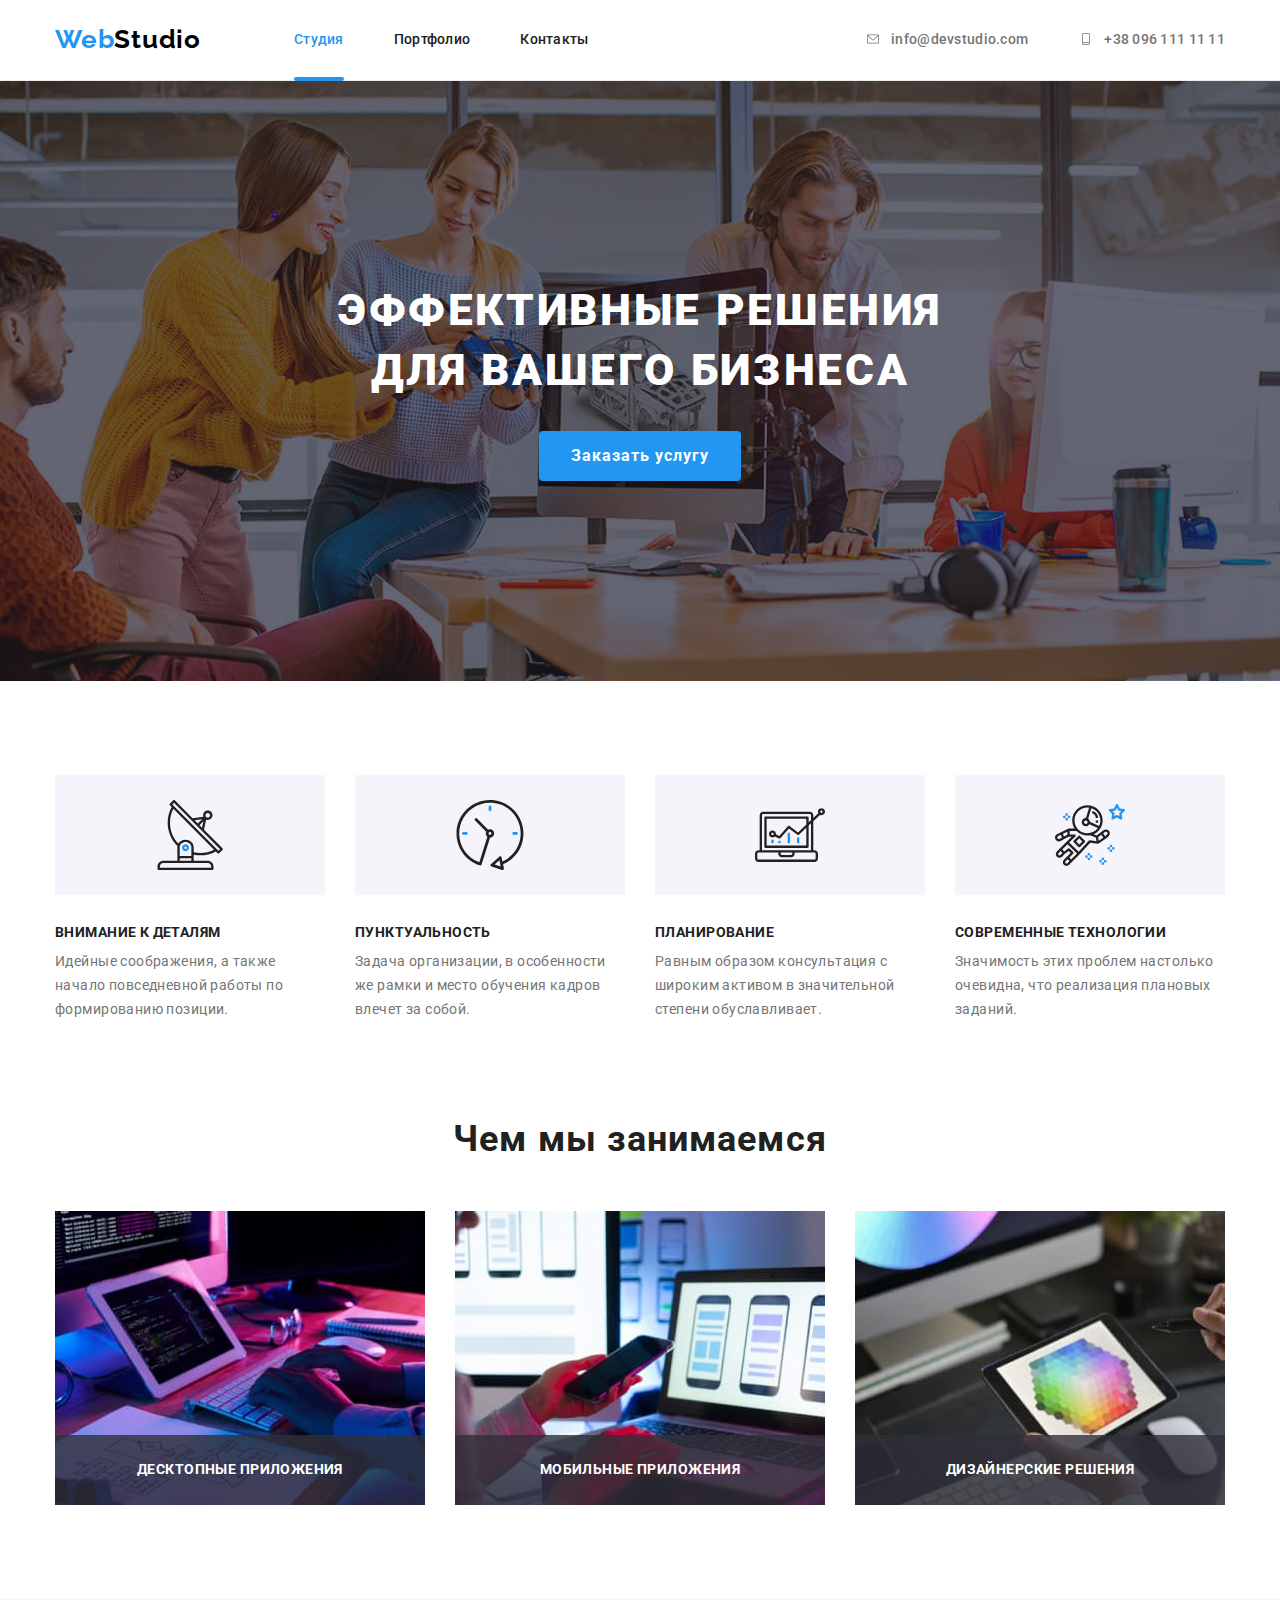
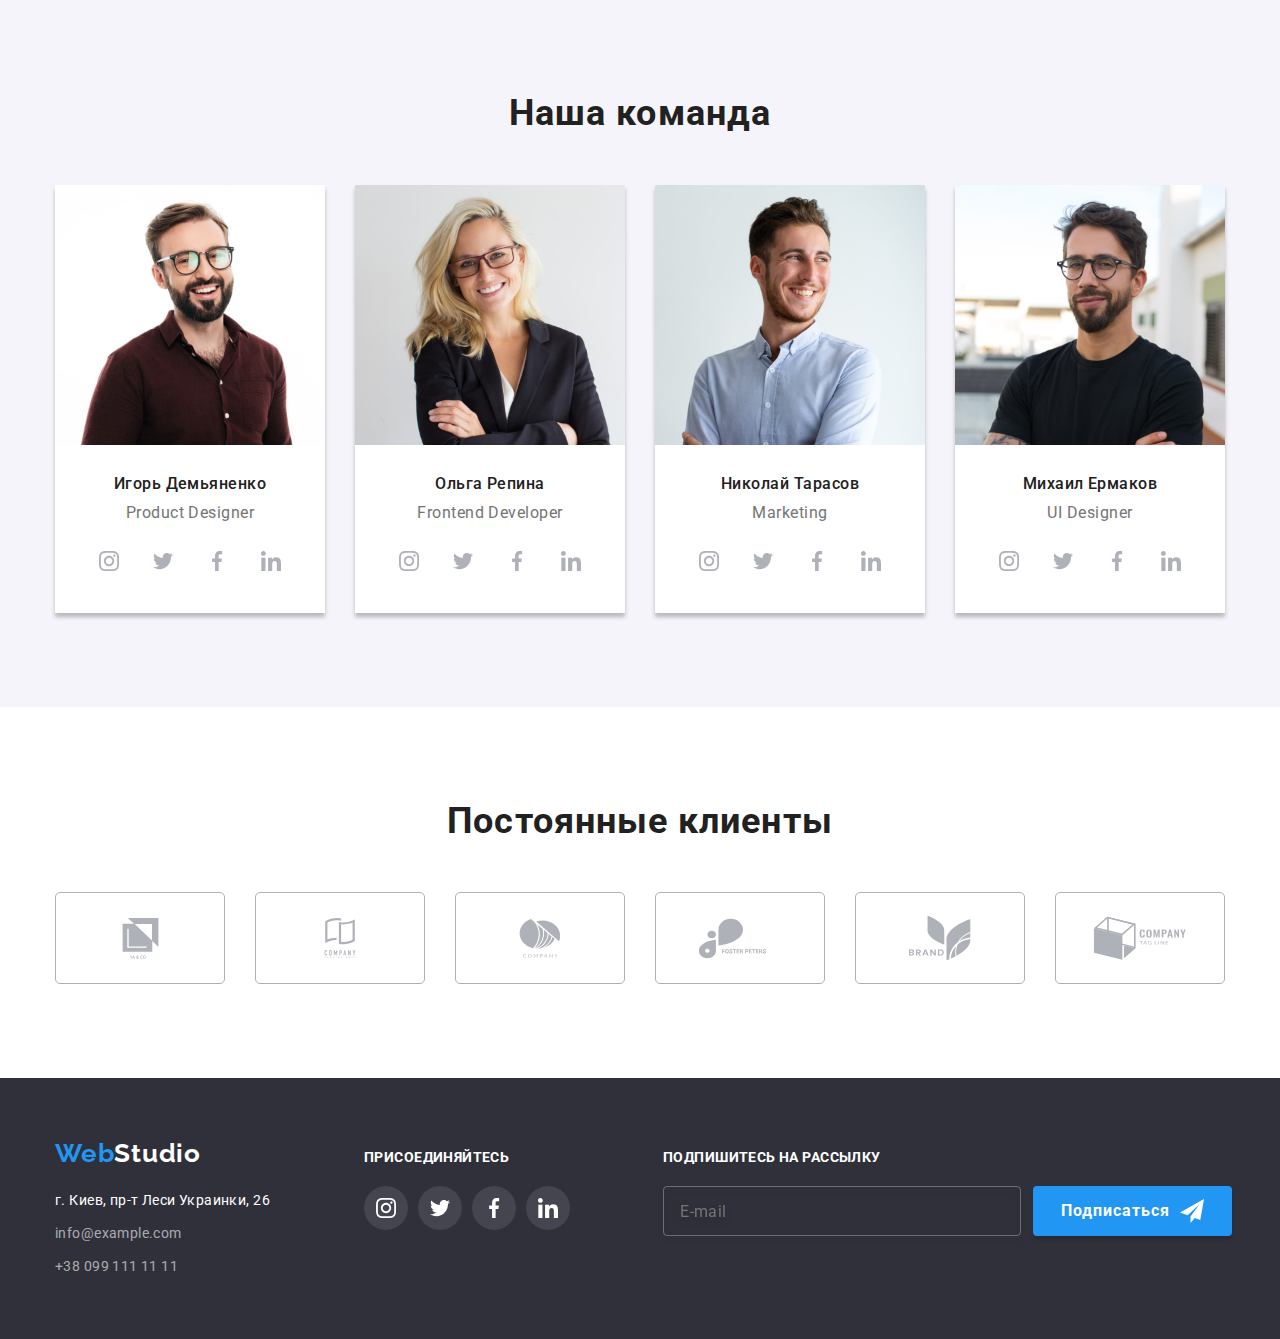
==== commit 99788f71: "relese 2.0" ====
--- a/index.html
+++ b/index.html
@@ -424,7 +424,7 @@
                     <label class="modal-label license-label">
                         <input type="checkbox" class="modal-checkbox visually-hidden" name="license">
                         <span class="modal-checkbox-icon"></span>
-                        Соглашаюсь с рассылкой и принимаю <a href="#" class="license-link">Условия договора</a>
+                        Соглашаюсь с рассылкой и принимаю &zwnj; <a href="#" class="license-link">Условия договора</a>
                     </label>
                     <button class="modal-submit btn" type="submit">Отправить</button>
                 </form>
--- a/css/styles.css
+++ b/css/styles.css
@@ -245,6 +245,7 @@
   height: 120px;
   display: flex;
   align-items: center;
+  justify-content: center;
   margin-bottom: 30px;
 }
 
@@ -363,6 +364,7 @@
 .ourteam-social-link {
   display: flex;
   align-items: center;
+  justify-content: center;
   width: 44px;
   height: 44px;
   border-radius: 50%;
@@ -406,6 +408,7 @@
   border-radius: 5px;
   display: flex;
   align-items: center;
+  justify-content: center;
   color: var(--icon-color);
   transition: border-color var(--accent-transition),
     color var(--accent-transition);
@@ -480,6 +483,7 @@
 .center-thumb-link {
   display: flex;
   align-items: center;
+  justify-content: center;
   width: 44px;
   height: 44px;
   background-color: rgba(255, 255, 255, 0.1);
@@ -492,6 +496,7 @@
 }
 
 .center-thumb-icon {
+  margin: 0 auto;
   fill: var(--accent-icon-color);
 }
 
@@ -624,7 +629,7 @@
   width: 448px;
   height: 40px;
   margin-bottom: 10px;
-  padding-top: 4px;
+  margin-top: 4px;
 }
 
 .modal-input {
@@ -719,6 +724,7 @@
   background-repeat: no-repeat;
 }
 .license-link {
+  margin-left: 2px;
   color: var(--accent-color);
 }
 
